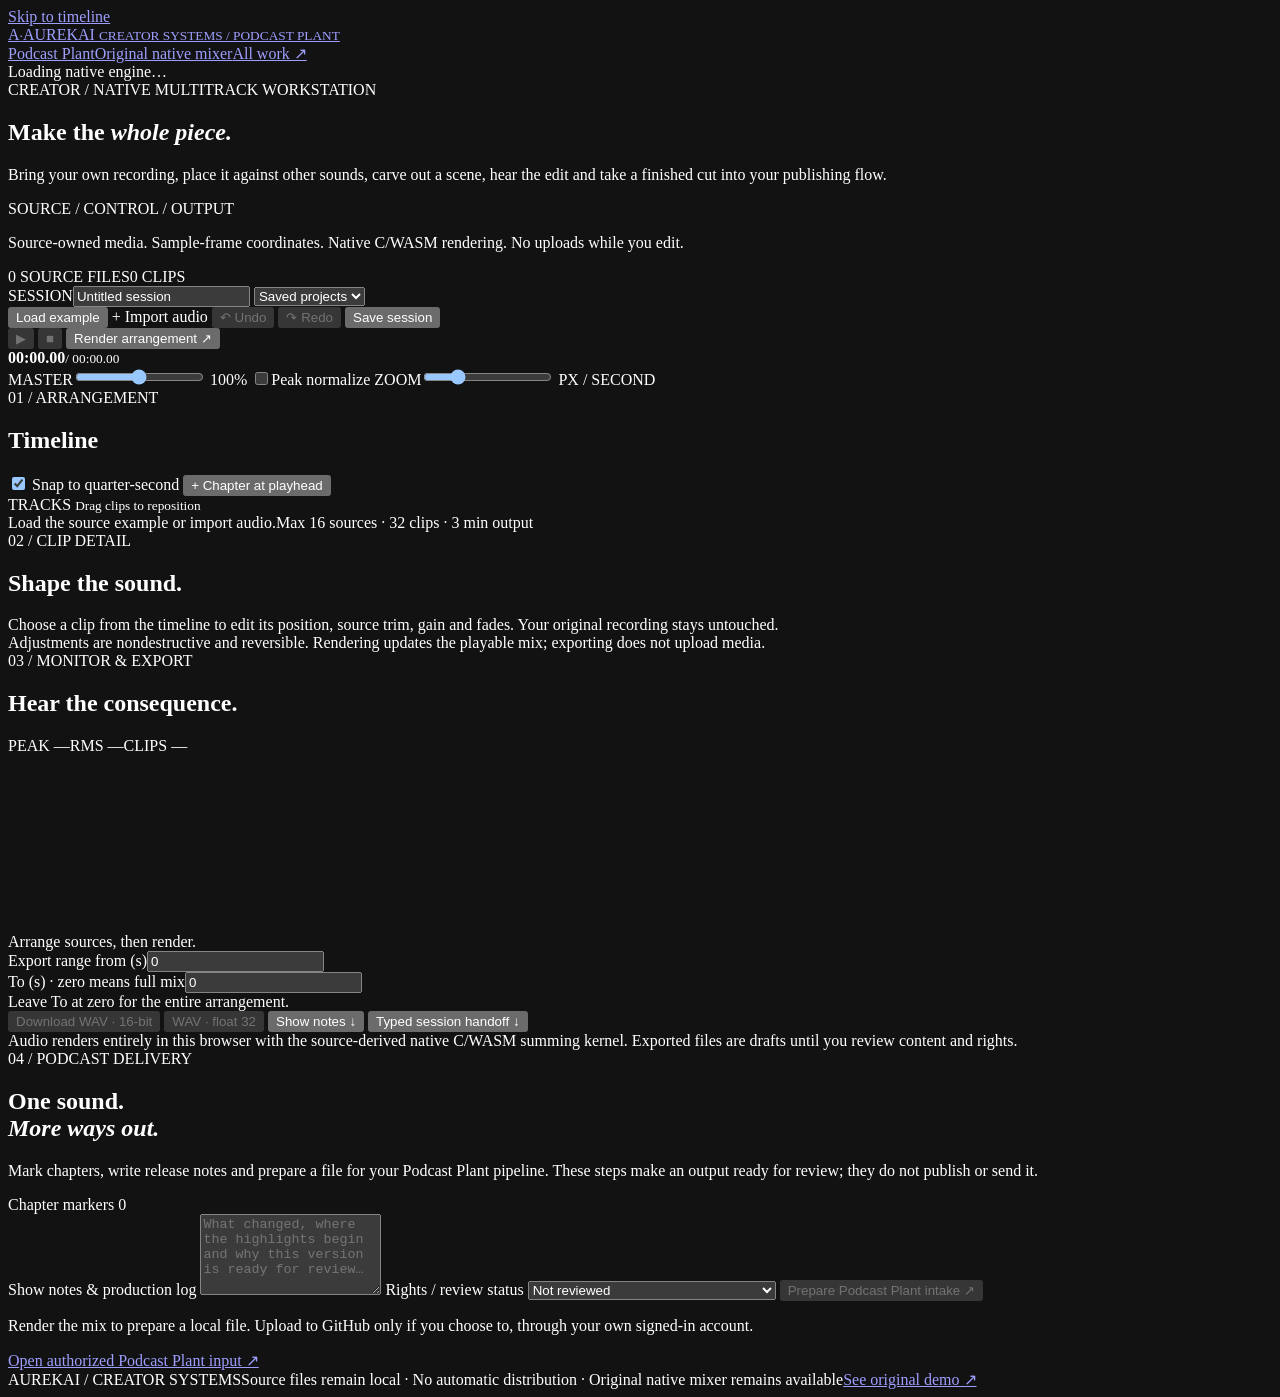
==== site/studio/index.html @ b8b9f392 "feat(creator): build multitrack DAW interface with timeline, inspector, transport and podcast delive" ====
<!doctype html>
<html lang="en">
<head>
<meta charset="utf-8">
<meta name="viewport" content="width=device-width,initial-scale=1">
<meta name="color-scheme" content="dark">
<meta name="description" content="Aurekai Creator Studio: import local audio, arrange and trim clips, mix through a native C WASM kernel and prepare podcast cuts.">
<link rel="canonical" href="https://nickgonzales76017.github.io/pages-podcast-plant/studio/">
<link rel="stylesheet" href="./studio.css">
<title>Creator Studio · Aurekai</title>
<script type="module" src="./studio.mjs"></script>
</head>
<body>
<a class="skip" href="#arrangement">Skip to timeline</a>
<header class="topbar">
  <a class="identity" href="../" aria-label="Podcast Plant home"><span class="sigil">A<small>·</small></span><span>AUREKAI <small>CREATOR SYSTEMS / PODCAST PLANT</small></span></a>
  <nav aria-label="Product links"><a href="../">Podcast Plant</a><a href="https://aurekai-work-samples.pages.dev/audio/">Original native mixer</a><a href="https://nickgonzales76017.github.io/bonfyre/#experiences">All work ↗</a></nav>
  <div class="engine-status"><span class="status-dot"></span><span id="kernelStatus">Loading native engine…</span></div>
</header>
<main>
  <section class="intro">
    <div class="eyebrow">CREATOR / NATIVE MULTITRACK WORKSTATION</div>
    <div class="intro-grid"><div><h1>Make the <em>whole piece.</em></h1>
      <p>Bring your own recording, place it against other sounds, carve out a scene, hear the edit and take a finished cut into your publishing flow.</p>
    </div><aside class="intro-side"><span class="eyebrow">SOURCE / CONTROL / OUTPUT</span>
      <p>Source-owned media. Sample-frame coordinates. Native C/WASM rendering. No uploads while you edit.</p>
      <div class="engine-meta"><span id="sourceCounter">0 SOURCE FILES</span><span id="trackCounter">0 CLIPS</span></div>
    </aside></div>
  </section>
  <section class="session-bar" aria-label="Session management">
    <div class="session-left">
      <label class="label-inline">SESSION<input id="sessionTitle" aria-label="Session title" value="Untitled session" maxlength="100"></label>
      <select id="savedProjects" aria-label="Saved projects"><option value="">Saved projects</option></select>
    </div>
    <div class="session-actions">
      <button type="button" id="loadDemo" class="quiet">Load example</button>
      <label class="primary upload">+ Import audio<input id="audioFiles" type="file" multiple accept="audio/*,.wav,.mp3,.ogg,.m4a,.flac,.aiff" hidden></label>
      <button type="button" id="undo" class="quiet" aria-label="Undo last clip edit" disabled>↶ Undo</button>
      <button type="button" id="redo" class="quiet" aria-label="Redo last clip edit" disabled>↷ Redo</button>
      <button type="button" id="save" class="secondary">Save session</button>
    </div>
  </section>
  <section class="transport" aria-label="Transport and mastering">
    <div class="transport-controls">
      <button type="button" id="play" class="play" aria-label="Play current render" disabled>▶</button>
      <button type="button" id="stop" class="stop" aria-label="Stop playback" disabled>■</button>
      <button type="button" id="render" class="primary">Render arrangement ↗</button>
      <div class="clock"><strong id="clock">00:00.00</strong><small id="totalTime">/ 00:00.00</small></div>
    </div>
    <div class="transport-mix">
      <label>MASTER<input id="master" aria-label="Master level" type="range" min="0" max="2" step=".01" value="1"></label>
      <output id="masterValue">100%</output>
      <label class="toggle"><input id="normalize" type="checkbox"><span>Peak normalize</span></label>
      <label>ZOOM<input id="zoom" aria-label="Timeline zoom" type="range" min="38" max="180" step="1" value="72"></label>
      <span class="zoom-label">PX / SECOND</span>
    </div>
  </section>
  <section class="work-grid">
    <div class="arrangement" id="arrangement">
      <div class="area-head"><div><div class="eyebrow">01 / ARRANGEMENT</div><h2>Timeline</h2></div>
      <div class="area-head-actions"><label><input id="snap" type="checkbox" checked> Snap to quarter-second</label>
        <button type="button" id="addChapter" class="tiny">+ Chapter at playhead</button>
      </div></div>
      <div class="ruler-outer">
        <div class="track-label-head">TRACKS <small>Drag clips to reposition</small></div>
        <div class="ruler-scroll" id="rulerScroll"><div id="ruler" class="ruler" role="slider" tabindex="0" aria-label="Move playback cursor" aria-valuemin="0" aria-valuemax="180" aria-valuenow="0"><div id="rulerTicks"></div><div class="cursor" id="rulerCursor"></div></div></div>
      </div>
      <div id="lanes" class="lanes" aria-label="Audio tracks"></div>
      <div class="arrangement-foot"><span id="timelineState">Load the source example or import audio.</span><span>Max 16 sources · 32 clips · 3 min output</span></div>
    </div>
    <aside class="inspector">
      <div class="area-head inspector-head"><div><div class="eyebrow">02 / CLIP DETAIL</div><h2>Shape the sound.</h2></div></div>
      <div id="inspectorEmpty" class="empty">Choose a clip from the timeline to edit its position, source trim, gain and fades. Your original recording stays untouched.</div>
      <div id="inspectorControls" hidden>
        <div class="inspector-caption"><span class="swatch" id="clipSwatch"></span><div><strong id="clipName">Clip</strong><small id="clipSource">Source</small></div></div>
        <div class="field"><label for="clipLabel">Clip name</label><input id="clipLabel" maxlength="80"></div>
        <div class="field-grid">
          <div class="field"><label for="clipAt">Place at (s)</label><input id="clipAt" type="number" step=".05" min="0" max="180"></div>
          <div class="field"><label for="clipStart">Trim source from (s)</label><input id="clipStart" type="number" step=".05" min="0"></div>
          <div class="field"><label for="clipEnd">Trim source to (s)</label><input id="clipEnd" type="number" step=".05" min=".01"></div>
          <div class="field"><label for="clipGain">Gain</label><input id="clipGain" type="number" min="0" max="2" step=".05"></div>
          <div class="field"><label for="clipPan">Pan (-1 / +1)</label><input id="clipPan" type="number" min="-1" max="1" step=".05"></div>
          <div class="field"><label for="clipFadeIn">Fade in (s)</label><input id="clipFadeIn" type="number" min="0" step=".05"></div>
          <div class="field"><label for="clipFadeOut">Fade out (s)</label><input id="clipFadeOut" type="number" min="0" step=".05"></div>
        </div>
        <div class="control-pair"><label><input id="clipMute" type="checkbox"> Mute</label><label><input id="clipSolo" type="checkbox"> Solo</label></div>
        <div class="clip-actions"><button class="tiny" id="duplicate" type="button">Duplicate</button><button class="tiny" id="split" type="button">Split at cursor</button><button class="danger" id="remove" type="button">Remove clip</button></div>
      </div>
      <div class="inspector-hint">Adjustments are nondestructive and reversible. Rendering updates the playable mix; exporting does not upload media.</div>
    </aside>
  </section>
  <section class="finish-grid">
    <div class="finish-panel">
      <div class="area-head"><div><div class="eyebrow">03 / MONITOR & EXPORT</div><h2>Hear the consequence.</h2></div><div class="meter" id="meter"><span id="peak">PEAK —</span><span id="rms">RMS —</span><span id="overs">CLIPS —</span></div></div>
      <canvas id="masterWave" height="174" aria-label="Rendered stereo waveform"></canvas>
      <div class="render-status"><span id="renderStatus" role="status">Arrange sources, then render.</span><div class="progress"><span id="progressFill"></span></div></div>
      <div class="region-edit">
        <div class="field"><label>Export range from (s)<input id="rangeFrom" type="number" min="0" step=".1" value="0"></label></div>
        <div class="field"><label>To (s) · zero means full mix<input id="rangeTo" type="number" min="0" step=".1" value="0"></label></div>
        <span>Leave To at zero for the entire arrangement.</span>
      </div>
      <div class="export-actions">
        <button type="button" class="primary" id="wav16" disabled>Download WAV · 16-bit</button>
        <button type="button" class="secondary" id="wav32" disabled>WAV · float 32</button>
        <button type="button" class="secondary" id="downloadNotes">Show notes ↓</button>
        <button type="button" class="secondary" id="downloadHandoff">Typed session handoff ↓</button>
      </div>
      <div class="source-note">Audio renders entirely in this browser with the source-derived native C/WASM summing kernel. Exported files are drafts until you review content and rights.</div>
    </div>
    <aside class="publication-panel">
      <div class="eyebrow">04 / PODCAST DELIVERY</div><h2>One sound.<br><em>More ways out.</em></h2>
      <p>Mark chapters, write release notes and prepare a file for your Podcast Plant pipeline. These steps make an output ready for review; they do not publish or send it.</p>
      <label>Chapter markers <span id="chapterCount">0</span></label>
      <div id="chapterList" class="chapter-list"></div>
      <label for="sessionNotes">Show notes &amp; production log</label>
      <textarea id="sessionNotes" rows="5" maxlength="5000" placeholder="What changed, where the highlights begin and why this version is ready for review…"></textarea>
      <label for="rights">Rights / review status</label>
      <select id="rights">
        <option value="unreviewed">Not reviewed</option>
        <option value="self-owned">I created and own this source material</option>
        <option value="licensed">I have reviewed the reuse permission</option>
        <option value="permission-pending">Permission pending</option>
      </select>
      <button type="button" id="preparePodcast" class="primary" disabled>Prepare Podcast Plant intake ↗</button>
      <p id="deliveryStatus" class="minor">Render the mix to prepare a local file. Upload to GitHub only if you choose to, through your own signed-in account.</p>
      <a href="https://github.com/Nickgonzales76017/pages-podcast-plant/tree/main/input" target="_blank" rel="noopener noreferrer" class="pipeline-link">Open authorized Podcast Plant input ↗</a>
    </aside>
  </section>
</main>
<footer><span>AUREKAI / CREATOR SYSTEMS</span><span>Source files remain local · No automatic distribution · Original native mixer remains available</span><a href="https://aurekai-work-samples.pages.dev/audio/">See original demo ↗</a></footer>
<div id="notice" class="notice" role="status" aria-live="polite"></div>
</body>
</html>
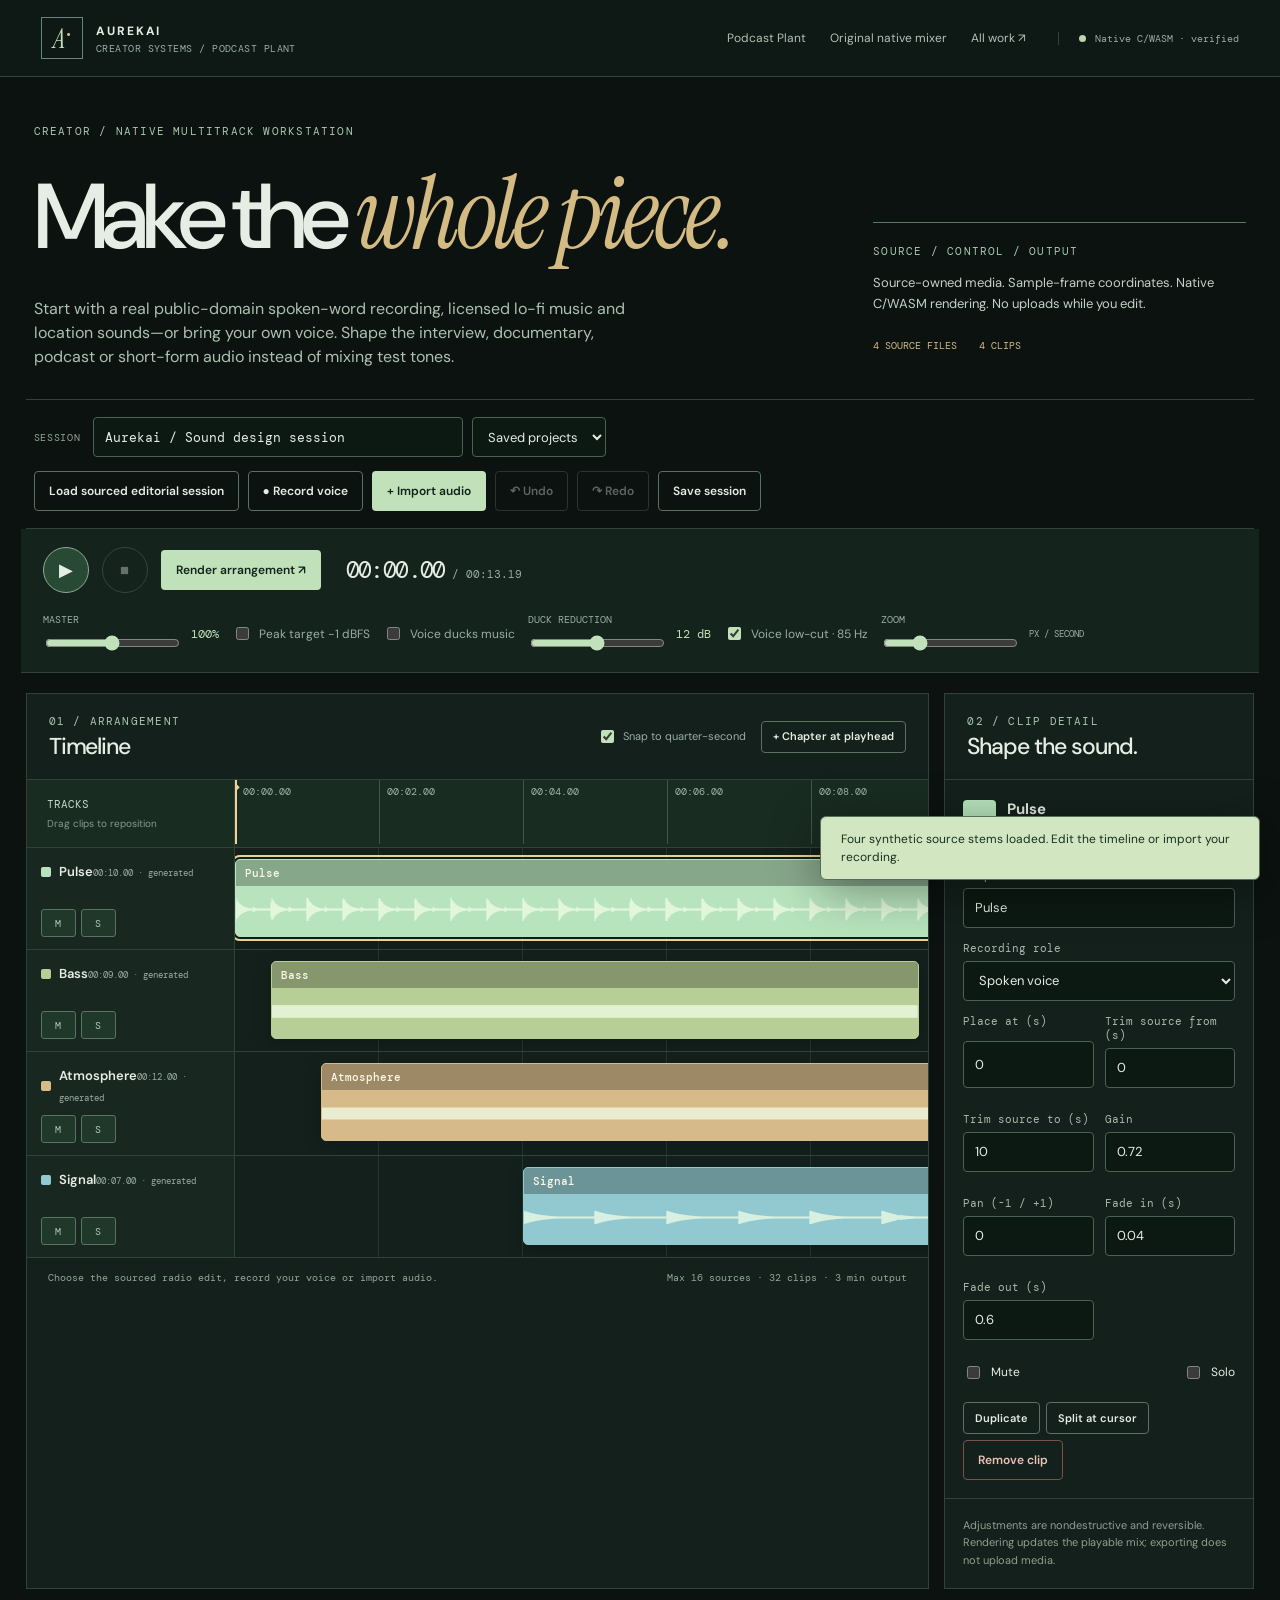
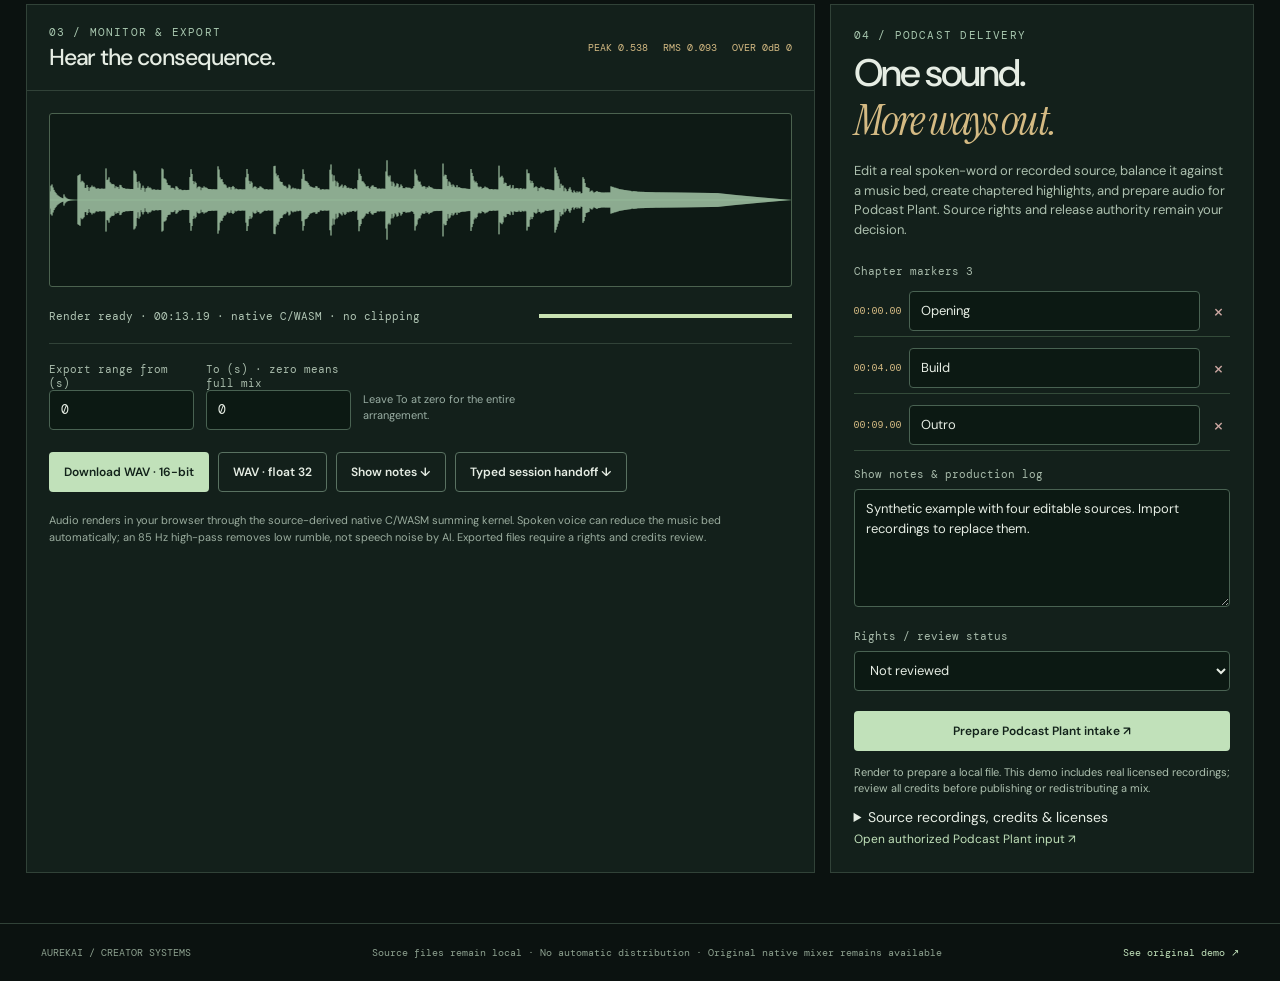
==== commit 1ce17e12: "feat(creator): source-based editorial production, voice ducking, mic recording and credits controls" ====
--- a/site/studio/index.html
+++ b/site/studio/index.html
@@ -21,7 +21,7 @@
   <section class="intro">
     <div class="eyebrow">CREATOR / NATIVE MULTITRACK WORKSTATION</div>
     <div class="intro-grid"><div><h1>Make the <em>whole piece.</em></h1>
-      <p>Bring your own recording, place it against other sounds, carve out a scene, hear the edit and take a finished cut into your publishing flow.</p>
+      <p>Start with a real public-domain spoken-word recording, licensed lo-fi music and location sounds—or bring your own voice. Shape the interview, documentary, podcast or short-form audio instead of mixing test tones.</p>
     </div><aside class="intro-side"><span class="eyebrow">SOURCE / CONTROL / OUTPUT</span>
       <p>Source-owned media. Sample-frame coordinates. Native C/WASM rendering. No uploads while you edit.</p>
       <div class="engine-meta"><span id="sourceCounter">0 SOURCE FILES</span><span id="trackCounter">0 CLIPS</span></div>
@@ -33,7 +33,9 @@
       <select id="savedProjects" aria-label="Saved projects"><option value="">Saved projects</option></select>
     </div>
     <div class="session-actions">
-      <button type="button" id="loadDemo" class="quiet">Load example</button>
+      <button type="button" id="loadDemo" class="quiet">Load sourced editorial session</button>
+      <button type="button" id="recordMic" class="quiet">● Record voice</button>
+      <button type="button" id="stopMic" class="quiet" hidden>■ Stop recording</button>
       <label class="primary upload">+ Import audio<input id="audioFiles" type="file" multiple accept="audio/*,.wav,.mp3,.ogg,.m4a,.flac,.aiff" hidden></label>
       <button type="button" id="undo" class="quiet" aria-label="Undo last clip edit" disabled>↶ Undo</button>
       <button type="button" id="redo" class="quiet" aria-label="Redo last clip edit" disabled>↷ Redo</button>
@@ -50,7 +52,11 @@
     <div class="transport-mix">
       <label>MASTER<input id="master" aria-label="Master level" type="range" min="0" max="2" step=".01" value="1"></label>
       <output id="masterValue">100%</output>
-      <label class="toggle"><input id="normalize" type="checkbox"><span>Peak normalize</span></label>
+      <label class="toggle"><input id="normalize" type="checkbox"><span>Peak target −1 dBFS</span></label>
+      <label class="toggle"><input id="autoDuck" type="checkbox"><span>Voice ducks music</span></label>
+      <label>DUCK REDUCTION<input id="duckDepth" aria-label="Music reduction during voice" type="range" min="0" max="24" step="1" value="12"></label>
+      <output id="duckValue">12 dB</output>
+      <label class="toggle"><input id="voiceHP" type="checkbox" checked><span>Voice low-cut · 85 Hz</span></label>
       <label>ZOOM<input id="zoom" aria-label="Timeline zoom" type="range" min="38" max="180" step="1" value="72"></label>
       <span class="zoom-label">PX / SECOND</span>
     </div>
@@ -66,7 +72,7 @@
         <div class="ruler-scroll" id="rulerScroll"><div id="ruler" class="ruler" role="slider" tabindex="0" aria-label="Move playback cursor" aria-valuemin="0" aria-valuemax="180" aria-valuenow="0"><div id="rulerTicks"></div><div class="cursor" id="rulerCursor"></div></div></div>
       </div>
       <div id="lanes" class="lanes" aria-label="Audio tracks"></div>
-      <div class="arrangement-foot"><span id="timelineState">Load the source example or import audio.</span><span>Max 16 sources · 32 clips · 3 min output</span></div>
+      <div class="arrangement-foot"><span id="timelineState">Choose the sourced radio edit, record your voice or import audio.</span><span>Max 16 sources · 32 clips · 3 min output</span></div>
     </div>
     <aside class="inspector">
       <div class="area-head inspector-head"><div><div class="eyebrow">02 / CLIP DETAIL</div><h2>Shape the sound.</h2></div></div>
@@ -74,6 +80,7 @@
       <div id="inspectorControls" hidden>
         <div class="inspector-caption"><span class="swatch" id="clipSwatch"></span><div><strong id="clipName">Clip</strong><small id="clipSource">Source</small></div></div>
         <div class="field"><label for="clipLabel">Clip name</label><input id="clipLabel" maxlength="80"></div>
+        <div class="field"><label for="clipRole">Recording role</label><select id="clipRole"><option value="voice">Spoken voice</option><option value="music">Music bed</option><option value="ambience">Location ambience</option><option value="fx">Foley / sound effect</option><option value="other">Other audio</option></select></div>
         <div class="field-grid">
           <div class="field"><label for="clipAt">Place at (s)</label><input id="clipAt" type="number" step=".05" min="0" max="180"></div>
           <div class="field"><label for="clipStart">Trim source from (s)</label><input id="clipStart" type="number" step=".05" min="0"></div>
@@ -105,11 +112,11 @@
         <button type="button" class="secondary" id="downloadNotes">Show notes ↓</button>
         <button type="button" class="secondary" id="downloadHandoff">Typed session handoff ↓</button>
       </div>
-      <div class="source-note">Audio renders entirely in this browser with the source-derived native C/WASM summing kernel. Exported files are drafts until you review content and rights.</div>
+      <div class="source-note">Audio renders in your browser through the source-derived native C/WASM summing kernel. Spoken voice can reduce the music bed automatically; an 85 Hz high-pass removes low rumble, not speech noise by AI. Exported files require a rights and credits review.</div>
     </div>
     <aside class="publication-panel">
       <div class="eyebrow">04 / PODCAST DELIVERY</div><h2>One sound.<br><em>More ways out.</em></h2>
-      <p>Mark chapters, write release notes and prepare a file for your Podcast Plant pipeline. These steps make an output ready for review; they do not publish or send it.</p>
+      <p>Edit a real spoken-word or recorded source, balance it against a music bed, create chaptered highlights, and prepare audio for Podcast Plant. Source rights and release authority remain your decision.</p>
       <label>Chapter markers <span id="chapterCount">0</span></label>
       <div id="chapterList" class="chapter-list"></div>
       <label for="sessionNotes">Show notes &amp; production log</label>
@@ -122,7 +129,8 @@
         <option value="permission-pending">Permission pending</option>
       </select>
       <button type="button" id="preparePodcast" class="primary" disabled>Prepare Podcast Plant intake ↗</button>
-      <p id="deliveryStatus" class="minor">Render the mix to prepare a local file. Upload to GitHub only if you choose to, through your own signed-in account.</p>
+      <p id="deliveryStatus" class="minor">Render to prepare a local file. This demo includes real licensed recordings; review all credits before publishing or redistributing a mix.</p>
+      <details class="credits"><summary>Source recordings, credits &amp; licenses</summary><div id="sourceCredits">Load the editorial session to inspect source ownership and licences.</div><a href="media/CREDITS.md" target="_blank" rel="noopener noreferrer">Read complete source credits ↗</a></details>
       <a href="https://github.com/Nickgonzales76017/pages-podcast-plant/tree/main/input" target="_blank" rel="noopener noreferrer" class="pipeline-link">Open authorized Podcast Plant input ↗</a>
     </aside>
   </section>
--- a/site/studio/studio.css
+++ b/site/studio/studio.css
@@ -0,0 +1,18 @@
+@import url('https://fonts.googleapis.com/css2?family=DM+Mono:wght@400;500&family=DM+Sans:wght@400;500;600;700&family=Instrument+Serif:ital@0;1&display=swap');
+:root{color-scheme:dark;--bg:#0b1210;--ink:#e6ede4;--muted:#9aaea4;--line:#314238;--panel:#13201b;--raised:#1a2b22;--mint:#c1e1ba;--gold:#d4ba83;--danger:#e2a1a2;--mono:'DM Mono',monospace;--body:'DM Sans',sans-serif;--serif:'Instrument Serif',Georgia,serif}
+*{box-sizing:border-box}html{scroll-behavior:smooth}body{margin:0;background:var(--bg);color:var(--ink);font:14px/1.5 var(--body)}button,input,textarea,select{font:inherit}button{cursor:pointer}button:disabled{cursor:not-allowed;opacity:.38}a{color:var(--mint)}a:hover{color:var(--gold)}button:focus-visible,input:focus-visible,select:focus-visible,textarea:focus-visible,a:focus-visible{outline:2px solid var(--gold);outline-offset:3px}.skip{position:absolute;top:-99px;left:1rem;padding:.8rem;background:var(--mint);color:#10241b;z-index:50}.skip:focus{top:1rem}
+.topbar{display:flex;align-items:center;gap:2rem;min-height:77px;border-bottom:1px solid var(--line);padding:12px clamp(18px,3.2vw,58px);background:#0e1814}.identity{display:flex;gap:13px;align-items:center;font-size:12px;font-weight:700;letter-spacing:.16em;text-decoration:none;white-space:nowrap;color:var(--ink)}.identity small{display:block;color:var(--muted);letter-spacing:.045em;font:10px var(--mono);margin-top:2px}.sigil{height:42px;width:42px;display:flex;align-items:center;justify-content:center;font:italic 27px var(--serif);border:1px solid #678776;color:var(--mint)}.sigil small{color:var(--gold);font:30px var(--serif);align-self:end;padding-bottom:3px}.topbar nav{display:flex;gap:24px;margin-left:auto}.topbar nav a{white-space:nowrap;text-decoration:none;color:#b0c3b5;font-size:12px}.topbar nav a:hover{color:var(--gold)}.engine-status{display:flex;gap:9px;align-items:center;border-left:1px solid var(--line);padding-left:20px;font:10px var(--mono);color:var(--muted);white-space:nowrap}.status-dot{background:#bcd7a7;width:7px;height:7px;border-radius:50%}
+main{max-width:1710px;margin:auto;padding:0 clamp(14px,2vw,38px) 50px}.intro{padding:47px 8px 30px}.eyebrow{color:#a8c7af;font:11px var(--mono);letter-spacing:.11em;text-transform:uppercase}.intro-grid{display:grid;grid-template-columns:minmax(0,1.4fr) minmax(275px,.65fr);gap:36px;align-items:end}.intro h1{font-size:clamp(47px,7.2vw,92px);letter-spacing:-.068em;line-height:.93;font-weight:500;margin:11px 0 18px}.intro h1 em{font:italic 1.09em var(--serif);letter-spacing:-.04em;color:var(--gold)}.intro p{max-width:610px;font-size:16px;color:#acc1b0;margin:0}.intro-side{border-top:1px solid #5c7664;padding:17px 0}.intro-side p{font:13px/1.6 var(--body);color:#c3d2c7;margin:12px 0 24px}.engine-meta{display:flex;gap:22px;color:var(--gold);font:10px var(--mono)}
+.session-bar{display:flex;gap:14px;justify-content:space-between;align-items:center;border-top:1px solid var(--line);border-bottom:1px solid var(--line);padding:17px 8px;flex-wrap:wrap}.session-left,.session-actions{display:flex;gap:9px;align-items:center;flex-wrap:wrap}.label-inline{display:flex;align-items:center;gap:12px;font:10px var(--mono);letter-spacing:.07em;color:#91a795}.label-inline input{min-width:min(370px,50vw)}input,select,textarea{background:#0c1913;border:1px solid #496252;border-radius:4px;color:var(--ink);padding:9px 11px;min-height:40px;font-size:13px}input:focus,textarea:focus,select:focus{border-color:var(--gold)}input[type=checkbox],input[type=range]{accent-color:var(--mint);min-height:auto;padding:0}input[type=range]{width:100%;cursor:pointer}input[type=number]{min-width:0;width:100%}textarea{resize:vertical;line-height:1.5}input::placeholder,textarea::placeholder{color:#728878}.primary,.secondary,.quiet,.tiny,.danger{border-radius:4px;font-weight:600;font-size:12px;min-height:40px;padding:9px 14px;white-space:nowrap;border:1px solid transparent}.primary{background:var(--mint);color:#12221a}.primary:hover{background:#e0f4d7}.secondary,.quiet,.tiny{color:var(--ink);background:transparent;border-color:#597161}.secondary:hover,.quiet:hover,.tiny:hover{background:#20362a;border-color:var(--gold)}.danger{color:#ecc1b8;background:transparent;border-color:#79514b}.danger:hover{background:#492c2a}.upload{display:flex;align-items:center;justify-content:center;cursor:pointer}
+.transport{border-bottom:1px solid var(--line);background:#14231c;display:flex;gap:20px;justify-content:space-between;align-items:center;padding:18px 22px;margin:0 -5px 20px;flex-wrap:wrap}.transport-controls,.transport-mix{display:flex;align-items:center;gap:13px}.transport-controls .play,.transport-controls .stop{height:46px;width:46px;border-radius:50%;display:grid;place-items:center;font-size:18px;border:1px solid #8daa91;background:#284a35;color:var(--ink)}.transport-controls .stop{font-size:15px;border-color:#658479;background:transparent}.clock{display:flex;align-items:baseline;gap:7px;margin-left:12px;min-width:145px}.clock strong{font:23px var(--mono);letter-spacing:-.07em}.clock small{font:11px var(--mono);color:var(--muted)}.transport-mix label:not(.toggle){display:grid;gap:6px;min-width:120px;color:var(--muted);font:10px var(--mono)}.transport-mix output{font:12px var(--mono);color:var(--mint)}.transport-mix .toggle{display:flex;align-items:center;gap:7px;font-size:12px;color:var(--muted)}.zoom-label{font:9px var(--mono);color:var(--muted)}
+.work-grid{display:grid;grid-template-columns:minmax(0,1fr) minmax(270px,310px);gap:15px;align-items:stretch}.arrangement,.inspector,.finish-panel,.publication-panel{background:var(--panel);border:1px solid var(--line);min-width:0}.area-head{display:flex;justify-content:space-between;gap:20px;align-items:center;padding:20px 22px;border-bottom:1px solid var(--line)}.area-head h2{font-size:23px;line-height:1.1;font-weight:500;letter-spacing:-.045em;margin:6px 0 0}.area-head-actions{display:flex;gap:15px;align-items:center}.area-head-actions label{display:flex;gap:6px;align-items:center;font-size:11px;color:var(--muted)}.tiny{min-height:32px;padding:6px 11px;font-size:11px}.ruler-outer{display:grid;grid-template-columns:208px minmax(0,1fr);background:#192c22;border-bottom:1px solid var(--line);min-width:0}.track-label-head{padding:17px 20px;font:11px var(--mono);color:#c6d8c9;border-right:1px solid var(--line)}.track-label-head small{font:10px var(--body);color:#839b8a;display:block;margin-top:6px}.ruler-scroll{overflow-x:auto;scrollbar-width:none}.ruler{height:64px;min-width:100%;position:relative;cursor:crosshair}.ruler-tick{position:absolute;top:0;height:100%;border-left:1px solid #3d5946;padding:5px 7px;font:10px var(--mono);color:#9db4a4;pointer-events:none}.cursor{position:absolute;top:0;bottom:0;width:2px;background:#efd29a;pointer-events:none;z-index:7}.cursor:before{content:'◆';position:absolute;top:-4px;left:-6px;font-size:14px;color:#efd29a}
+.lanes{min-height:242px;max-height:760px;overflow-y:auto}.lane{display:grid;grid-template-columns:208px minmax(0,1fr);min-height:102px;border-bottom:1px solid #304338}.lane-label{background:#182720;padding:13px 14px 12px;border-right:1px solid var(--line);display:flex;flex-direction:column;justify-content:space-between;gap:8px}.lane-name{display:flex;gap:8px;align-items:center;min-width:0}.lane-name .swatch{width:10px;height:10px;flex:none;border-radius:2px}.lane-name strong{overflow:hidden;text-overflow:ellipsis;white-space:nowrap;font-size:13px;font-weight:600}.lane-name small{font:9px var(--mono);color:var(--muted)}.lane-button-row{display:flex;gap:5px}.lane-button-row button{font:10px var(--mono);width:35px;height:28px;border:1px solid #5b7461;color:#b1c9af;background:#20382a;border-radius:3px}.lane-button-row button[aria-pressed=true]{background:#dfc48e;color:#1d251a;border-color:#dfc48e}
+.lane-timeline{min-width:0;overflow-x:auto;position:relative;background:repeating-linear-gradient(90deg,transparent,transparent calc(var(--tick) - 1px),#22382a calc(var(--tick) - 1px),#22382a var(--tick));scrollbar-width:none}.lane-inner{height:101px;position:relative;min-width:100%}.clip{position:absolute;top:11px;height:78px;border-radius:5px;border:1px solid;color:#0d180f;overflow:hidden;cursor:grab;user-select:none;min-width:5px;box-shadow:0 5px 18px #0003}.clip:active{cursor:grabbing}.clip.selected{outline:2px solid #ead293;outline-offset:2px}.clip-title{font:11px var(--mono);font-weight:500;background:#0004;padding:6px 9px;color:#fcf8e8;display:block;position:relative;z-index:2;white-space:nowrap;overflow:hidden;text-overflow:ellipsis}.clip canvas{display:block;width:100%;height:53px;position:absolute;bottom:0;left:0}.clip.muted{filter:grayscale(.8);opacity:.44}.clip-handle{position:absolute;top:0;bottom:0;width:9px;cursor:ew-resize;z-index:4}.clip-handle.left{left:0}.clip-handle.right{right:0}.empty-timeline{padding:62px 15px;text-align:center;font-family:var(--serif);font-size:26px;color:var(--muted)}.arrangement-foot{display:flex;justify-content:space-between;align-items:center;gap:8px;padding:13px 21px;font:10px var(--mono);color:#91a896}
+.inspector .inspector-head{border-bottom:1px solid var(--line)}.inspector>.empty{padding:31px 21px;color:#9bb0a1;min-height:280px;font-size:13px;line-height:1.7}.inspector #inspectorControls{padding:18px}.inspector-caption{display:flex;align-items:center;gap:11px;border-bottom:1px solid var(--line);padding-bottom:16px;margin-bottom:17px}.inspector-caption .swatch{width:33px;height:33px;border-radius:4px}.inspector-caption strong{font-size:15px;display:block}.inspector-caption small{display:block;font:10px var(--mono);color:var(--muted)}.field{display:grid;gap:6px}.field label,.region-edit label,.publication-panel>label{font:11px var(--mono);color:#a7baaa}.inspector .field{margin-bottom:13px}.field-grid{display:grid;grid-template-columns:1fr 1fr;gap:11px}.control-pair{display:flex;justify-content:space-between;gap:12px;padding:10px 0 20px}.control-pair label{font-size:12px;display:flex;align-items:center;gap:8px}.clip-actions{display:flex;flex-wrap:wrap;gap:6px}.inspector-hint{color:#8da18f;font-size:11px;line-height:1.6;padding:18px;border-top:1px solid var(--line)}
+.finish-grid{display:grid;grid-template-columns:minmax(0,1.3fr) minmax(0,.7fr);gap:15px;margin-top:15px}.finish-panel{padding-bottom:26px}.meter{display:flex;gap:15px;font:10px var(--mono);color:var(--gold)}#masterWave{display:block;width:calc(100% - 44px);margin:22px;max-height:174px;background:#0e1a15;border:1px solid #4b624f;border-radius:3px}.render-status{display:flex;gap:17px;align-items:center;justify-content:space-between;margin:0 22px 20px;font:11px var(--mono);color:#b0c5b4}.progress{width:34%;height:4px;background:#344b3a}.progress span{display:block;height:100%;background:#c9e2b2;width:0%;transition:width .15s}.region-edit{display:flex;gap:12px;align-items:end;margin:0 22px 22px;border-top:1px solid var(--line);padding-top:18px}.region-edit .field{width:145px}.region-edit span{font-size:11px;color:var(--muted);max-width:185px;padding-bottom:6px}.export-actions{display:flex;gap:9px;flex-wrap:wrap;margin:0 22px}.source-note{font-size:11px;color:#9bad9f;line-height:1.6;margin:20px 22px 0}
+.publication-panel{padding:23px}.publication-panel h2{font:500 clamp(30px,3vw,46px)/.98 var(--body);letter-spacing:-.05em;margin:13px 0}.publication-panel h2 em{font:italic 1.12em var(--serif);color:var(--gold)}.publication-panel p{font-size:13px;color:#adc0af;margin:0 0 25px}.publication-panel>label{display:block;margin:16px 0 8px}.publication-panel textarea,.publication-panel select{width:100%}.chapter-list{display:grid;gap:6px;max-height:205px;overflow-y:auto}.chapter{display:grid;grid-template-columns:auto minmax(0,1fr) auto;gap:7px;align-items:center;border-bottom:1px solid #344b3a;padding:5px 0}.chapter code{font-size:10px;color:var(--gold)}.chapter input{min-width:0}.chapter button{background:none;color:#caa6a1;border:0;font-size:20px}.publication-panel .primary{width:100%;margin:20px 0 13px}.publication-panel .minor{font-size:11px;line-height:1.5;margin-bottom:10px}.pipeline-link{font-size:12px;text-decoration:none}
+footer{border-top:1px solid var(--line);display:flex;gap:18px;justify-content:space-between;flex-wrap:wrap;color:#8da18f;font:10px var(--mono);padding:22px clamp(18px,3.2vw,58px)}footer a{text-decoration:none}.notice{position:fixed;bottom:20px;right:20px;max-width:min(440px,90vw);border:1px solid #53715a;background:#d2e6c1;color:#183021;padding:13px 20px;border-radius:6px;font-size:12px;box-shadow:0 10px 50px #0006;opacity:0;pointer-events:none;transition:opacity .2s;z-index:100}.notice.show{opacity:1}
+@media(max-width:1200px){.topbar{gap:12px}.topbar nav{gap:10px}.topbar nav a{font-size:11px}.engine-status{display:none}.work-grid{grid-template-columns:minmax(0,1fr) 268px}.intro-grid{grid-template-columns:1.5fr .8fr}.field-grid{grid-template-columns:1fr}.session-left{flex-wrap:wrap}.session-bar{gap:12px}}
+@media(max-width:900px){.topbar{flex-wrap:wrap}.topbar nav{order:3;width:100%;overflow-x:auto;padding-bottom:6px}.work-grid,.finish-grid{grid-template-columns:1fr}.inspector .field-grid{grid-template-columns:repeat(2,1fr)}.intro-grid{grid-template-columns:1fr}.intro-side{max-width:570px}.transport{gap:24px}.lane,.ruler-outer{grid-template-columns:150px minmax(0,1fr)}.track-label-head{padding:14px}.lane-label{padding:10px}.arrangement{min-width:0}}
+@media(max-width:570px){.identity{font-size:11px}.identity small{font-size:9px}main{padding:0 11px 30px}.intro{padding:32px 5px 23px}.intro h1{font-size:51px}.intro p{font-size:14px}.session-left{width:100%}.session-left .label-inline{width:100%}.label-inline input{min-width:0;width:100%;flex:1}.session-actions{gap:6px}.transport{padding:14px;gap:14px}.transport-controls{flex-wrap:wrap;gap:9px}.transport-controls .primary{order:3;width:100%}.transport-mix{width:100%;justify-content:space-between;flex-wrap:wrap}.area-head{padding:16px;align-items:flex-start;flex-direction:column;gap:12px}.area-head h2{font-size:21px}.area-head-actions{flex-wrap:wrap}.lane,.ruler-outer{grid-template-columns:106px minmax(0,1fr)}.track-label-head{font-size:9px;padding:10px}.lane-label{padding:9px}.lane-name{flex-wrap:wrap}.lane-name strong{font-size:11px}.lane-button-row button{width:27px}.inspector .field-grid{grid-template-columns:1fr 1fr}.region-edit{flex-wrap:wrap}.publication-panel{padding:17px}.finish-panel .area-head{flex-direction:column}.meter{flex-wrap:wrap}}
+@media(prefers-reduced-motion:reduce){*,*::before,*::after{scroll-behavior:auto!important;animation:none!important;transition:none!important}}
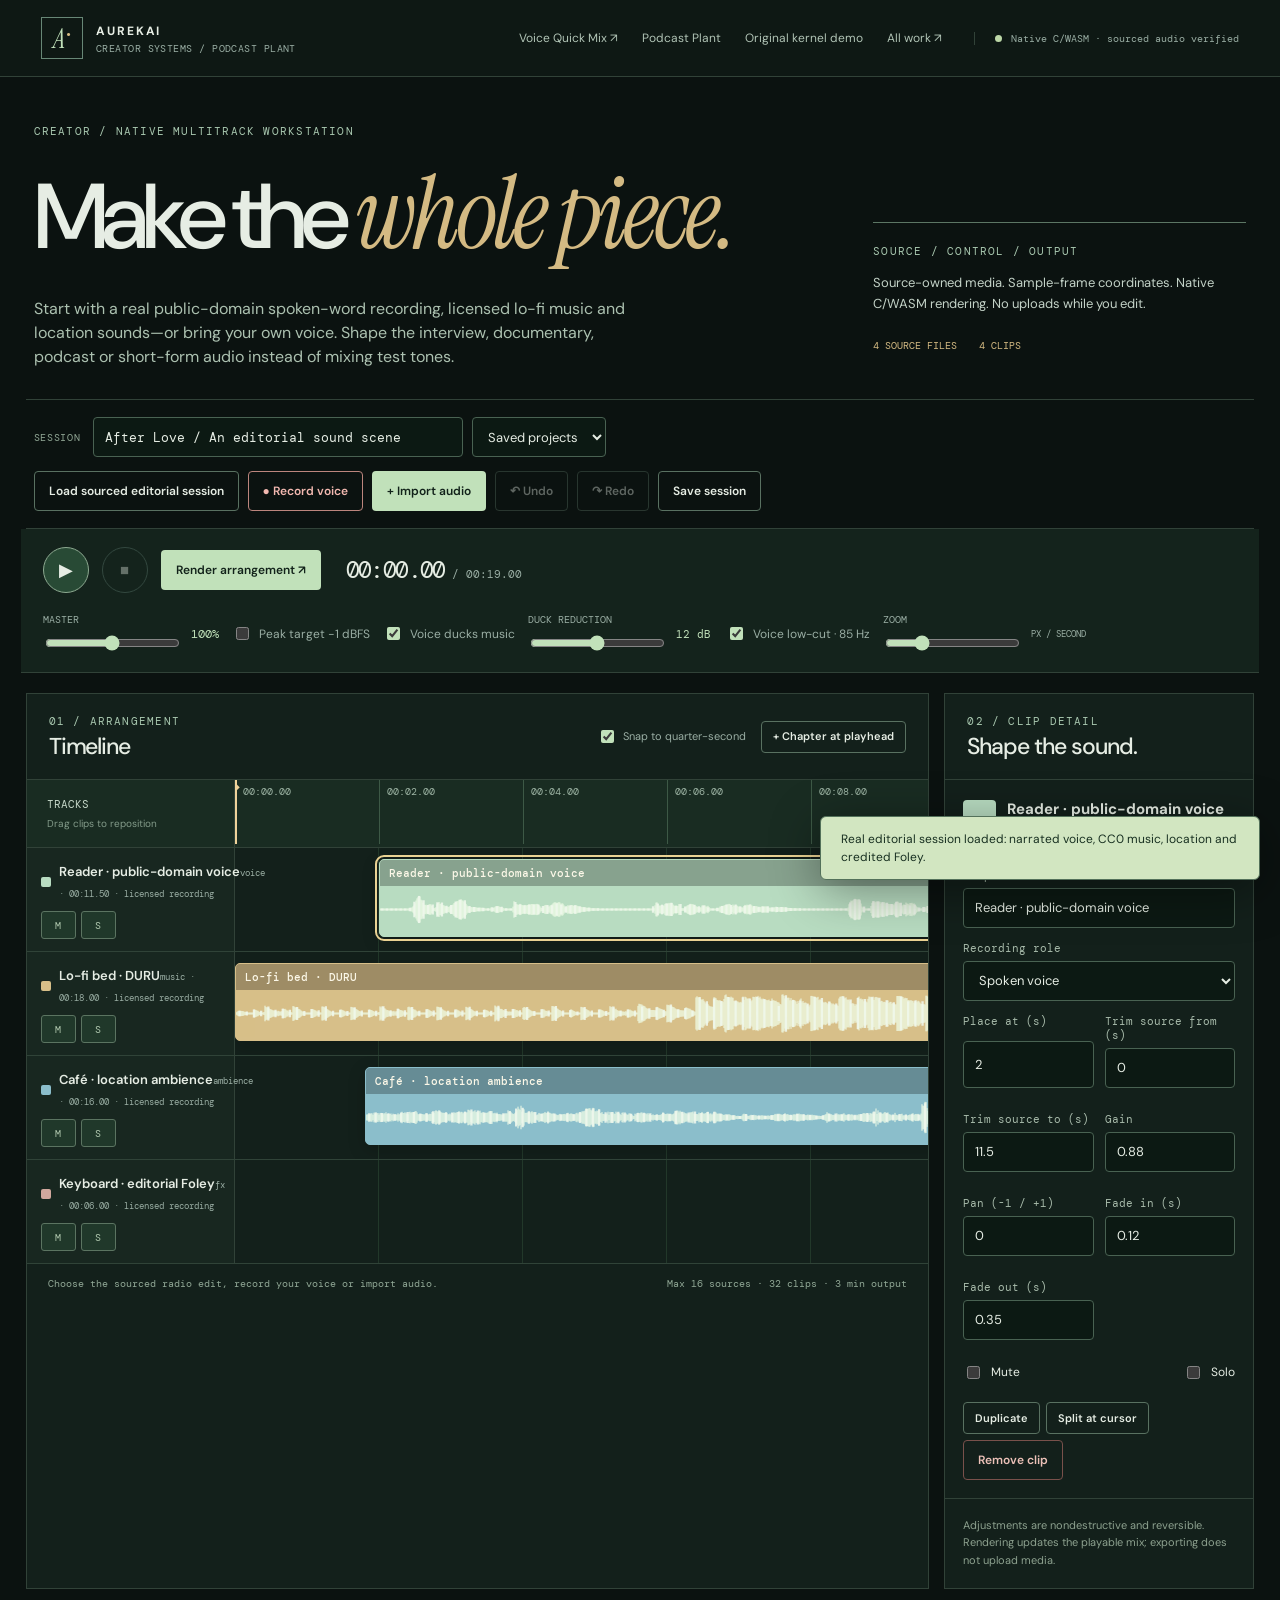
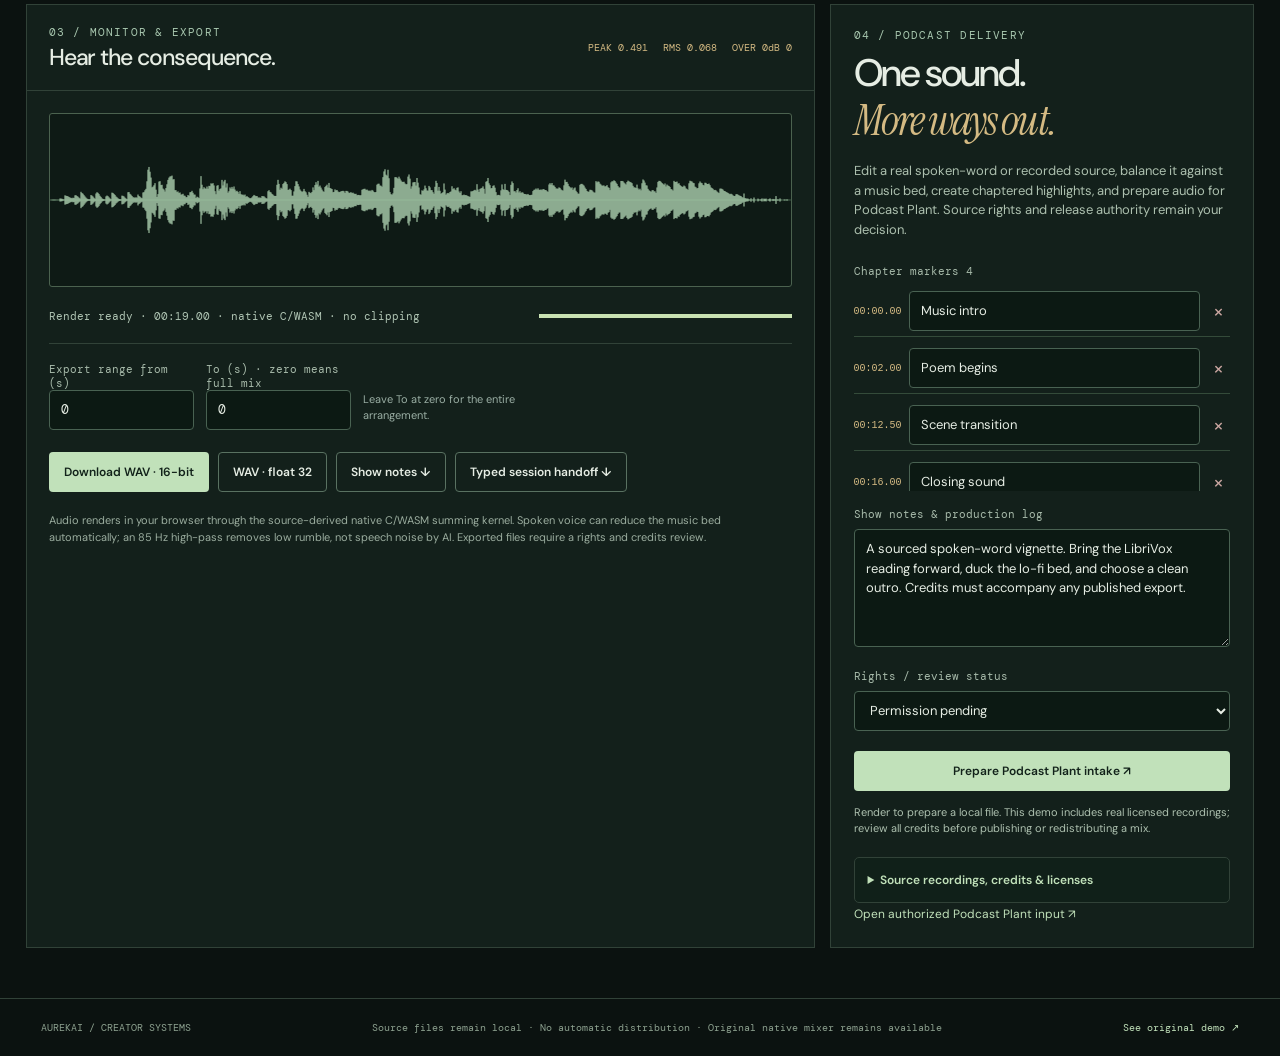
==== commit 679c0ad2: "feat(creator): make voice quick mix and full multitrack edit first-class entry points" ====
--- a/site/studio/index.html
+++ b/site/studio/index.html
@@ -14,7 +14,7 @@
 <a class="skip" href="#arrangement">Skip to timeline</a>
 <header class="topbar">
   <a class="identity" href="../" aria-label="Podcast Plant home"><span class="sigil">A<small>·</small></span><span>AUREKAI <small>CREATOR SYSTEMS / PODCAST PLANT</small></span></a>
-  <nav aria-label="Product links"><a href="../">Podcast Plant</a><a href="https://aurekai-work-samples.pages.dev/audio/">Original native mixer</a><a href="https://nickgonzales76017.github.io/bonfyre/#experiences">All work ↗</a></nav>
+  <nav aria-label="Product links"><a href="quick/">Voice Quick Mix ↗</a><a href="../">Podcast Plant</a><a href="https://aurekai-work-samples.pages.dev/audio/">Original kernel demo</a><a href="https://nickgonzales76017.github.io/bonfyre/#experiences">All work ↗</a></nav>
   <div class="engine-status"><span class="status-dot"></span><span id="kernelStatus">Loading native engine…</span></div>
 </header>
 <main>
@@ -29,7 +29,7 @@
   </section>
   <section class="session-bar" aria-label="Session management">
     <div class="session-left">
-      <label class="label-inline">SESSION<input id="sessionTitle" aria-label="Session title" value="Untitled session" maxlength="100"></label>
+      <label class="label-inline">SESSION<input id="sessionTitle" aria-label="Session title" value="Loading editorial audio…" maxlength="100"></label>
       <select id="savedProjects" aria-label="Saved projects"><option value="">Saved projects</option></select>
     </div>
     <div class="session-actions">
--- a/site/studio/studio.css
+++ b/site/studio/studio.css
@@ -15,4 +15,26 @@
 @media(max-width:1200px){.topbar{gap:12px}.topbar nav{gap:10px}.topbar nav a{font-size:11px}.engine-status{display:none}.work-grid{grid-template-columns:minmax(0,1fr) 268px}.intro-grid{grid-template-columns:1.5fr .8fr}.field-grid{grid-template-columns:1fr}.session-left{flex-wrap:wrap}.session-bar{gap:12px}}
 @media(max-width:900px){.topbar{flex-wrap:wrap}.topbar nav{order:3;width:100%;overflow-x:auto;padding-bottom:6px}.work-grid,.finish-grid{grid-template-columns:1fr}.inspector .field-grid{grid-template-columns:repeat(2,1fr)}.intro-grid{grid-template-columns:1fr}.intro-side{max-width:570px}.transport{gap:24px}.lane,.ruler-outer{grid-template-columns:150px minmax(0,1fr)}.track-label-head{padding:14px}.lane-label{padding:10px}.arrangement{min-width:0}}
 @media(max-width:570px){.identity{font-size:11px}.identity small{font-size:9px}main{padding:0 11px 30px}.intro{padding:32px 5px 23px}.intro h1{font-size:51px}.intro p{font-size:14px}.session-left{width:100%}.session-left .label-inline{width:100%}.label-inline input{min-width:0;width:100%;flex:1}.session-actions{gap:6px}.transport{padding:14px;gap:14px}.transport-controls{flex-wrap:wrap;gap:9px}.transport-controls .primary{order:3;width:100%}.transport-mix{width:100%;justify-content:space-between;flex-wrap:wrap}.area-head{padding:16px;align-items:flex-start;flex-direction:column;gap:12px}.area-head h2{font-size:21px}.area-head-actions{flex-wrap:wrap}.lane,.ruler-outer{grid-template-columns:106px minmax(0,1fr)}.track-label-head{font-size:9px;padding:10px}.lane-label{padding:9px}.lane-name{flex-wrap:wrap}.lane-name strong{font-size:11px}.lane-button-row button{width:27px}.inspector .field-grid{grid-template-columns:1fr 1fr}.region-edit{flex-wrap:wrap}.publication-panel{padding:17px}.finish-panel .area-head{flex-direction:column}.meter{flex-wrap:wrap}}
-@media(prefers-reduced-motion:reduce){*,*::before,*::after{scroll-behavior:auto!important;animation:none!important;transition:none!important}}+@media(prefers-reduced-motion:reduce){*,*::before,*::after{scroll-behavior:auto!important;animation:none!important;transition:none!important}}
+
+/* Real recording, dialogue-led mixing and attributed source review */
+.transport-mix{flex-wrap:wrap;justify-content:flex-end}
+.transport-mix label:not(.toggle){min-width:100px}
+#recordMic{border-color:#bc857d;color:#f3b9b1}
+#recordMic.recording,#stopMic{color:#ffcec2;border-color:#df988b;background:#53312d}
+#duckValue{font-size:11px;min-width:37px}
+.credits{margin-top:20px;border:1px solid var(--line);border-radius:5px;padding:13px;background:#102019}
+.credits summary{font-size:12px;font-weight:600;color:var(--mint);cursor:pointer}
+.credits #sourceCredits{display:grid;gap:10px;margin:13px 0;font-size:12px}
+.credits #sourceCredits p{margin:0;border-bottom:1px solid #37503e;padding-bottom:9px;line-height:1.5}
+.credits #sourceCredits strong{color:#f0e9d6;display:block}
+.credits #sourceCredits .required{color:var(--gold)}
+.credits #sourceCredits a{color:#aee3b9;overflow-wrap:anywhere}
+.credits>a{font-size:11px}
+@media(max-width:900px){.transport-mix{justify-content:flex-start}}
+
+
+/* Editor waveform follows exact source PCM and remains visible to non-canvas inspectors. */
+.clip .wave-profile{display:block;position:absolute;bottom:0;left:0;width:100%;height:53px;pointer-events:none;opacity:.86;z-index:2}
+.clip .wave-profile path{vector-effect:non-scaling-stroke}
+.credits .source-hash{display:block;color:#8bbaa0;overflow-wrap:anywhere;font:10px var(--mono);margin-top:5px;line-height:1.5}
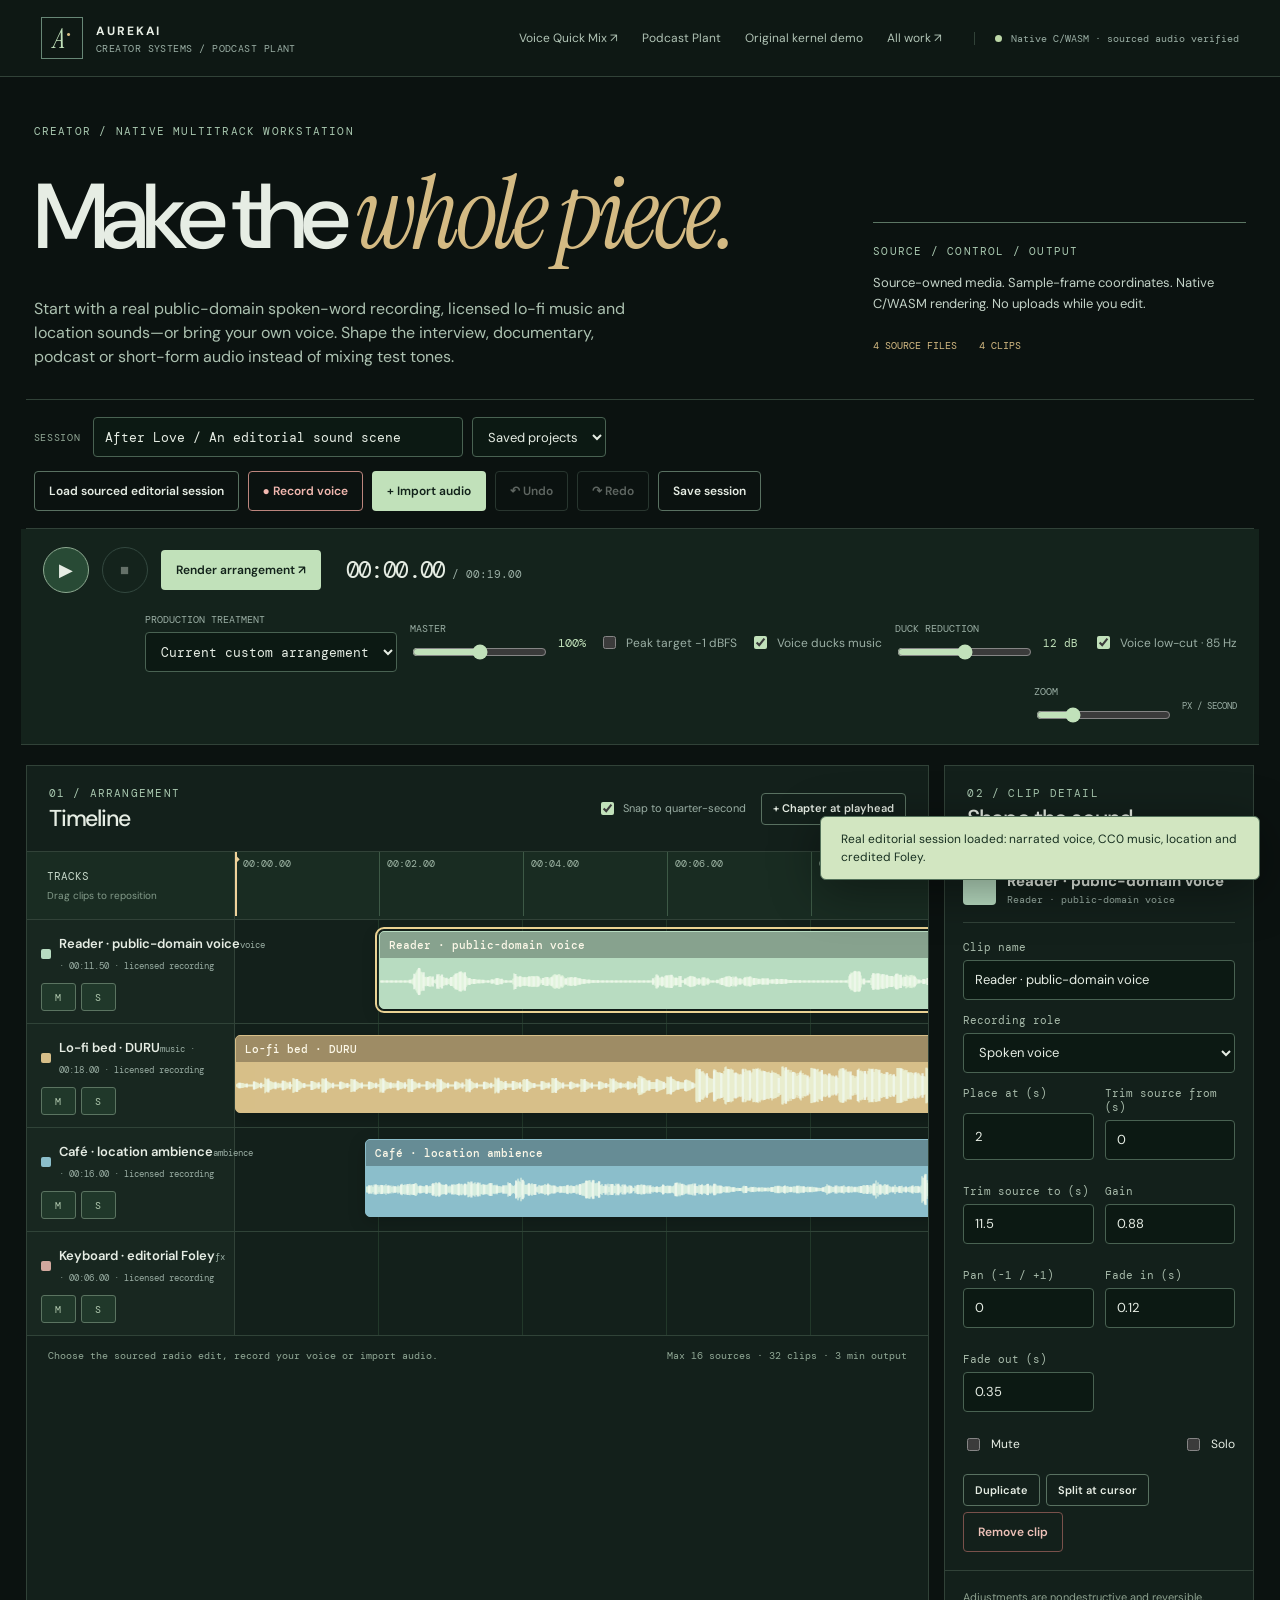
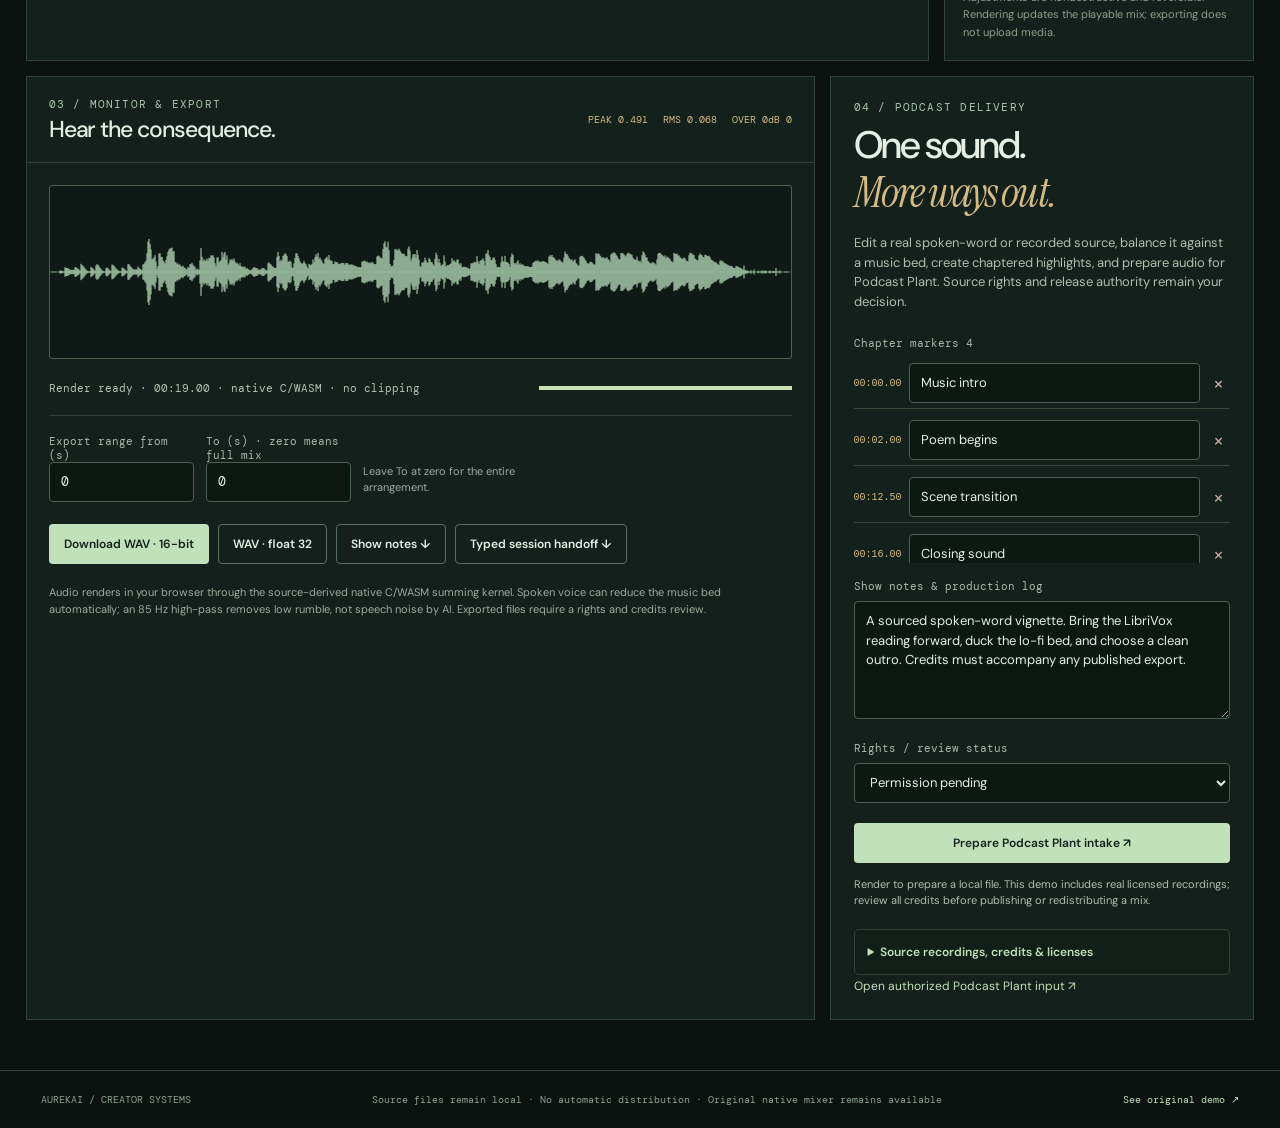
==== commit 3be9371f: "feat(creator): share authentic voice/documentary/promo production programs in full timeline" ====
--- a/site/studio/index.html
+++ b/site/studio/index.html
@@ -50,6 +50,15 @@
       <div class="clock"><strong id="clock">00:00.00</strong><small id="totalTime">/ 00:00.00</small></div>
     </div>
     <div class="transport-mix">
+      <label>PRODUCTION TREATMENT
+        <select id="productionTreatment" aria-label="Apply real-source editorial arrangement">
+          <option value="custom">Current custom arrangement</option>
+          <option value="interview">Spoken opener</option>
+          <option value="documentary">Documentary scene</option>
+          <option value="voice">Voice forward</option>
+          <option value="promo">Short-form teaser</option>
+        </select>
+      </label>
       <label>MASTER<input id="master" aria-label="Master level" type="range" min="0" max="2" step=".01" value="1"></label>
       <output id="masterValue">100%</output>
       <label class="toggle"><input id="normalize" type="checkbox"><span>Peak target −1 dBFS</span></label>
